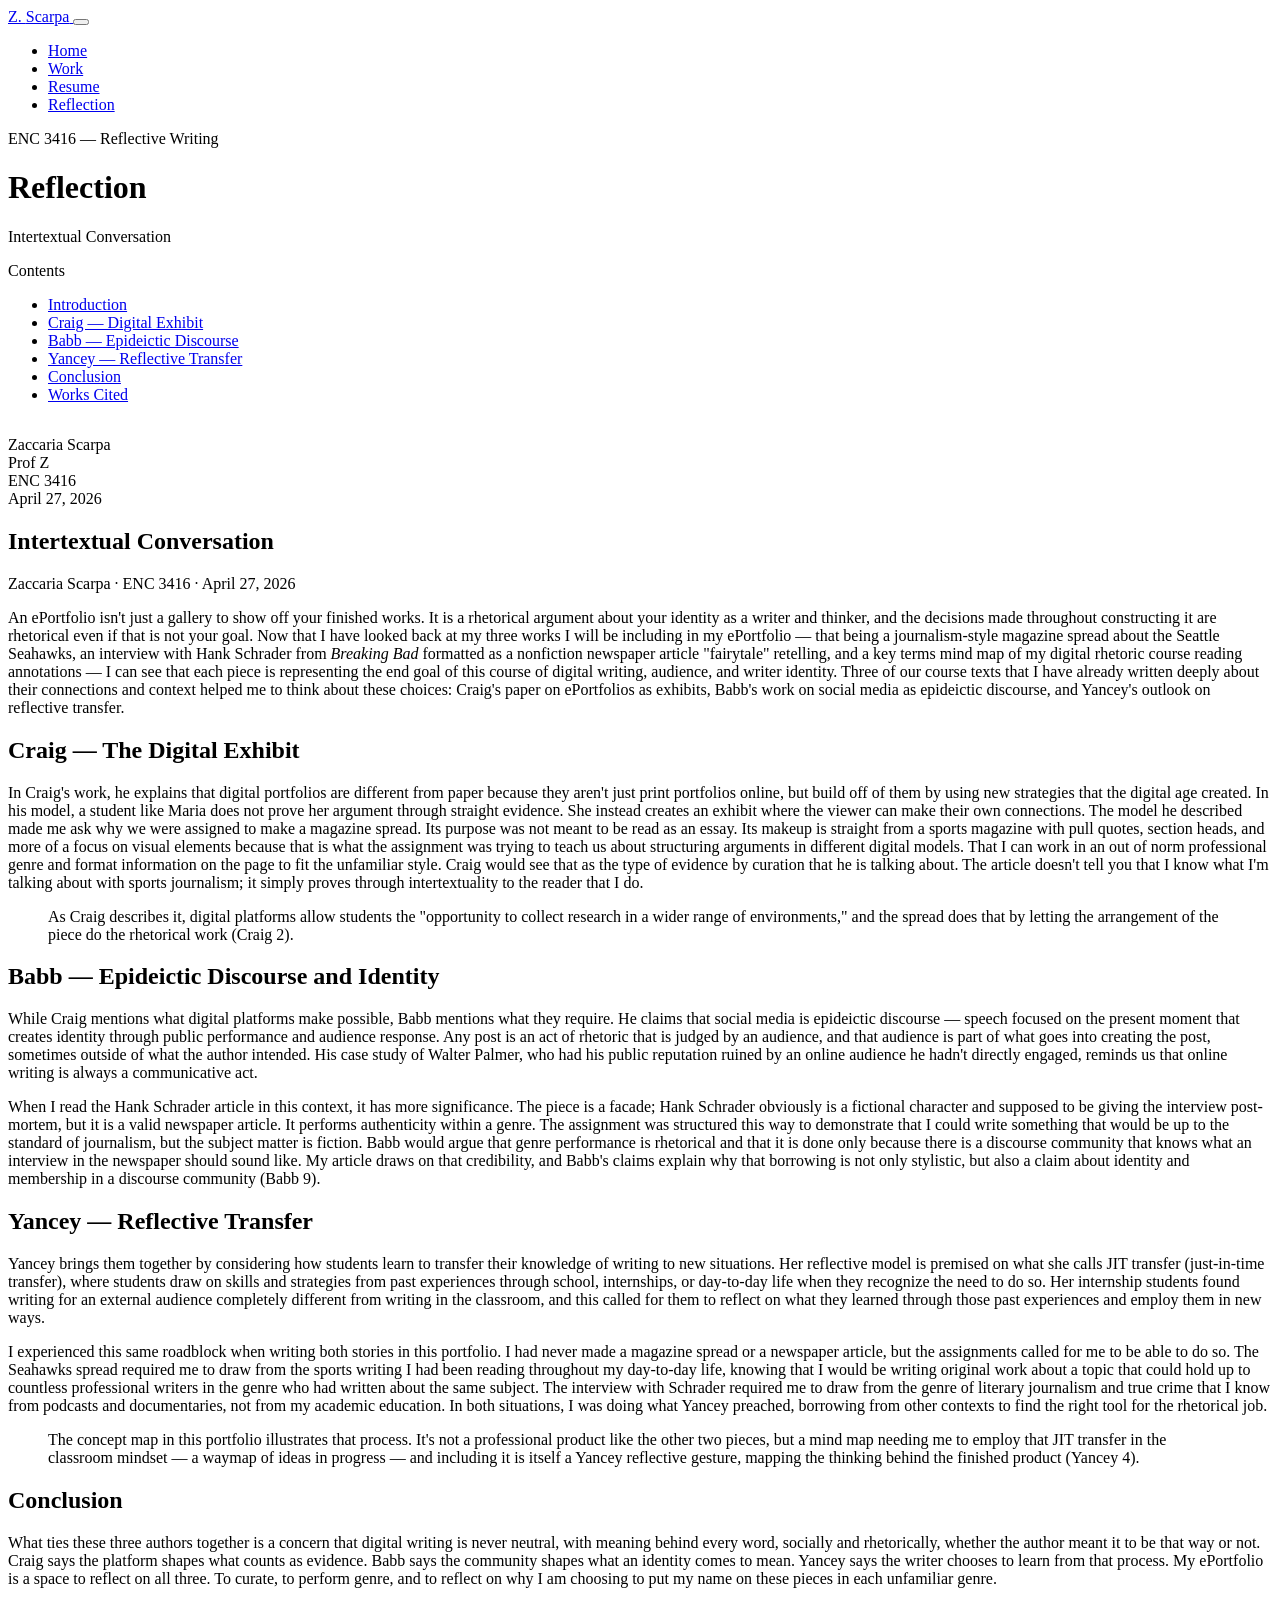
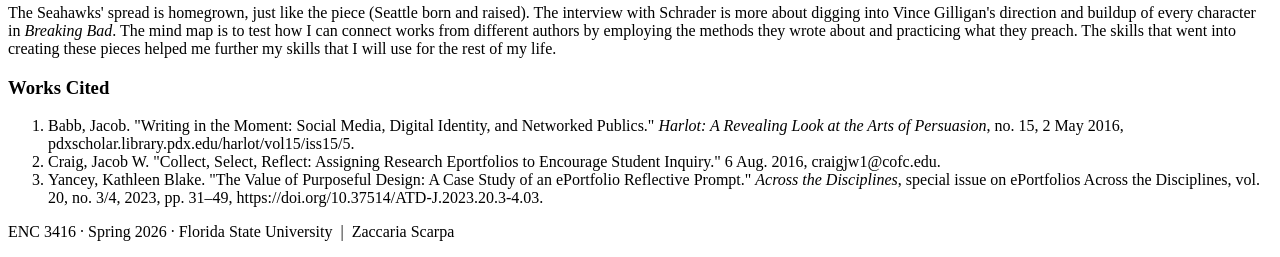
==== reflection.html @ 2e055cd4 "Add files via upload" ====
<!DOCTYPE html>
<html lang="en">
<head>
  <meta charset="UTF-8" />
  <meta name="viewport" content="width=device-width, initial-scale=1.0" />
  <title>Reflection — Zaccaria Scarpa ePortfolio</title>
  <meta name="description" content="Intertextual Conversation — reflective essay connecting course readings to ePortfolio work" />
  <link rel="stylesheet" href="css/styles.css" />
</head>
<body>

  <!-- ===================== NAVIGATION ===================== -->
  <nav class="site-nav" aria-label="Main navigation">
    <a href="index.html" class="nav-brand">
      Z. <span>Scarpa</span>
    </a>
    <button class="nav-toggle" id="navToggle" aria-label="Toggle navigation">
      <span></span><span></span><span></span>
    </button>
    <ul class="nav-links" id="navLinks">
      <li><a href="index.html">Home</a></li>
      <li><a href="work.html">Work</a></li>
      <li><a href="resume.html">Resume</a></li>
      <li><a href="reflection.html" class="active">Reflection</a></li>
    </ul>
  </nav>

  <div class="page-content">

    <!-- ===================== PAGE HERO ===================== -->
    <header class="page-hero" aria-label="Page title">
      <p class="page-hero-kicker">ENC 3416 — Reflective Writing</p>
      <h1 class="page-hero-title">Reflection</h1>
      <p class="page-hero-sub">Intertextual Conversation</p>
    </header>

    <main>
      <section class="section" aria-label="Reflection essay">
        <div class="container">
          <div class="reflection-layout">

            <!-- ======= SIDEBAR: Table of Contents + Meta ======= -->
            <aside class="reflection-sidebar" aria-label="Essay navigation">

              <p class="toc-title">Contents</p>
              <ul class="toc-list">
                <li><a href="#intro">Introduction</a></li>
                <li><a href="#craig">Craig — Digital Exhibit</a></li>
                <li><a href="#babb">Babb — Epideictic Discourse</a></li>
                <li><a href="#yancey">Yancey — Reflective Transfer</a></li>
                <li><a href="#conclusion">Conclusion</a></li>
                <li><a href="#works-cited">Works Cited</a></li>
              </ul>

              <div class="reflection-meta" style="margin-top:2rem;">
                <p>
                  Zaccaria Scarpa<br>
                  Prof Z<br>
                  ENC 3416<br>
                  April 27, 2026
                </p>
              </div>

            </aside>

            <!-- ======= ESSAY BODY ======= -->
            <article aria-label="Intertextual Conversation essay">

              <header class="essay-header">
                <h2 class="essay-title" id="intro">Intertextual Conversation</h2>
                <p class="essay-byline">Zaccaria Scarpa · ENC 3416 · April 27, 2026</p>
              </header>

              <div class="essay-body">

                <p>
                  An ePortfolio isn't just a gallery to show off your finished works. It is a
                  rhetorical argument about your identity as a writer and thinker, and the
                  decisions made throughout constructing it are rhetorical even if that is not
                  your goal. Now that I have looked back at my three works I will be including
                  in my ePortfolio — that being a journalism-style magazine spread about the
                  Seattle Seahawks, an interview with Hank Schrader from <em>Breaking Bad</em>
                  formatted as a nonfiction newspaper article "fairytale" retelling, and a key
                  terms mind map of my digital rhetoric course reading annotations — I can see
                  that each piece is representing the end goal of this course of digital writing,
                  audience, and writer identity. Three of our course texts that I have already
                  written deeply about their connections and context helped me to think about
                  these choices: Craig's paper on ePortfolios as exhibits, Babb's work on social
                  media as epideictic discourse, and Yancey's outlook on reflective transfer.
                </p>

                <!-- Craig section -->
                <h2 id="craig">Craig — The Digital Exhibit</h2>

                <p>
                  In Craig's work, he explains that digital portfolios are different from paper
                  because they aren't just print portfolios online, but build off of them by
                  using new strategies that the digital age created. In his model, a student
                  like Maria does not prove her argument through straight evidence. She instead
                  creates an exhibit where the viewer can make their own connections. The model
                  he described made me ask why we were assigned to make a magazine spread. Its
                  purpose was not meant to be read as an essay. Its makeup is straight from a
                  sports magazine with pull quotes, section heads, and more of a focus on visual
                  elements because that is what the assignment was trying to teach us about
                  structuring arguments in different digital models. That I can work in an out
                  of norm professional genre and format information on the page to fit the
                  unfamiliar style. Craig would see that as the type of evidence by curation
                  that he is talking about. The article doesn't tell you that I know what I'm
                  talking about with sports journalism; it simply proves through intertextuality
                  to the reader that I do.
                </p>

                <blockquote>
                  As Craig describes it, digital platforms allow students the "opportunity to
                  collect research in a wider range of environments," and the spread does that
                  by letting the arrangement of the piece do the rhetorical work (Craig 2).
                </blockquote>

                <!-- Babb section -->
                <h2 id="babb">Babb — Epideictic Discourse and Identity</h2>

                <p>
                  While Craig mentions what digital platforms make possible, Babb mentions what
                  they require. He claims that social media is epideictic discourse — speech
                  focused on the present moment that creates identity through public performance
                  and audience response. Any post is an act of rhetoric that is judged by an
                  audience, and that audience is part of what goes into creating the post,
                  sometimes outside of what the author intended. His case study of Walter
                  Palmer, who had his public reputation ruined by an online audience he hadn't
                  directly engaged, reminds us that online writing is always a communicative act.
                </p>

                <p>
                  When I read the Hank Schrader article in this context, it has more significance.
                  The piece is a facade; Hank Schrader obviously is a fictional character and
                  supposed to be giving the interview post-mortem, but it is a valid newspaper
                  article. It performs authenticity within a genre. The assignment was structured
                  this way to demonstrate that I could write something that would be up to the
                  standard of journalism, but the subject matter is fiction. Babb would argue
                  that genre performance is rhetorical and that it is done only because there is
                  a discourse community that knows what an interview in the newspaper should
                  sound like. My article draws on that credibility, and Babb's claims explain
                  why that borrowing is not only stylistic, but also a claim about identity and
                  membership in a discourse community (Babb 9).
                </p>

                <!-- Yancey section -->
                <h2 id="yancey">Yancey — Reflective Transfer</h2>

                <p>
                  Yancey brings them together by considering how students learn to transfer their
                  knowledge of writing to new situations. Her reflective model is premised on
                  what she calls JIT transfer (just-in-time transfer), where students draw on
                  skills and strategies from past experiences through school, internships, or
                  day-to-day life when they recognize the need to do so. Her internship students
                  found writing for an external audience completely different from writing in the
                  classroom, and this called for them to reflect on what they learned through
                  those past experiences and employ them in new ways.
                </p>

                <p>
                  I experienced this same roadblock when writing both stories in this portfolio.
                  I had never made a magazine spread or a newspaper article, but the assignments
                  called for me to be able to do so. The Seahawks spread required me to draw from
                  the sports writing I had been reading throughout my day-to-day life, knowing
                  that I would be writing original work about a topic that could hold up to
                  countless professional writers in the genre who had written about the same
                  subject. The interview with Schrader required me to draw from the genre of
                  literary journalism and true crime that I know from podcasts and documentaries,
                  not from my academic education. In both situations, I was doing what Yancey
                  preached, borrowing from other contexts to find the right tool for the
                  rhetorical job.
                </p>

                <blockquote>
                  The concept map in this portfolio illustrates that process. It's not a
                  professional product like the other two pieces, but a mind map needing me
                  to employ that JIT transfer in the classroom mindset — a waymap of ideas in
                  progress — and including it is itself a Yancey reflective gesture, mapping
                  the thinking behind the finished product (Yancey 4).
                </blockquote>

                <!-- Conclusion -->
                <h2 id="conclusion">Conclusion</h2>

                <p>
                  What ties these three authors together is a concern that digital writing is
                  never neutral, with meaning behind every word, socially and rhetorically,
                  whether the author meant it to be that way or not. Craig says the platform
                  shapes what counts as evidence. Babb says the community shapes what an
                  identity comes to mean. Yancey says the writer chooses to learn from that
                  process. My ePortfolio is a space to reflect on all three. To curate, to
                  perform genre, and to reflect on why I am choosing to put my name on these
                  pieces in each unfamiliar genre.
                </p>

                <p>
                  The Seahawks' spread is homegrown, just like the piece (Seattle born and
                  raised). The interview with Schrader is more about digging into Vince
                  Gilligan's direction and buildup of every character in <em>Breaking Bad</em>.
                  The mind map is to test how I can connect works from different authors by
                  employing the methods they wrote about and practicing what they preach.
                  The skills that went into creating these pieces helped me further my skills
                  that I will use for the rest of my life.
                </p>

              </div><!-- /.essay-body -->

              <!-- Works Cited -->
              <div class="works-cited" id="works-cited">
                <h3>Works Cited</h3>
                <ol>
                  <li>
                    Babb, Jacob. "Writing in the Moment: Social Media, Digital Identity, and
                    Networked Publics." <em>Harlot: A Revealing Look at the Arts of Persuasion</em>,
                    no. 15, 2 May 2016, pdxscholar.library.pdx.edu/harlot/vol15/iss15/5.
                  </li>
                  <li>
                    Craig, Jacob W. "Collect, Select, Reflect: Assigning Research Eportfolios to
                    Encourage Student Inquiry." 6 Aug. 2016, craigjw1@cofc.edu.
                  </li>
                  <li>
                    Yancey, Kathleen Blake. "The Value of Purposeful Design: A Case Study of an
                    ePortfolio Reflective Prompt." <em>Across the Disciplines</em>, special issue
                    on ePortfolios Across the Disciplines, vol. 20, no. 3/4, 2023, pp. 31–49,
                    https://doi.org/10.37514/ATD-J.2023.20.3-4.03.
                  </li>
                </ol>
              </div>

            </article>
          </div><!-- /.reflection-layout -->
        </div><!-- /.container -->
      </section>
    </main>

    <!-- ===================== FOOTER ===================== -->
    <footer class="site-footer">
      <p>ENC 3416 · Spring 2026 · Florida State University &nbsp;|&nbsp; <span>Zaccaria Scarpa</span></p>
    </footer>

  </div>

  <!-- ===================== SCRIPTS ===================== -->
  <script>
    // Mobile nav toggle
    const toggle = document.getElementById('navToggle');
    const links  = document.getElementById('navLinks');
    toggle.addEventListener('click', () => links.classList.toggle('open'));

    // Scroll-triggered fade-ins
    const observer = new IntersectionObserver((entries) => {
      entries.forEach(e => {
        if (e.isIntersecting) {
          e.target.classList.add('visible');
          observer.unobserve(e.target);
        }
      });
    }, { threshold: 0.08 });

    document.querySelectorAll('.fade-in').forEach(el => observer.observe(el));
  </script>
</body>
</html>
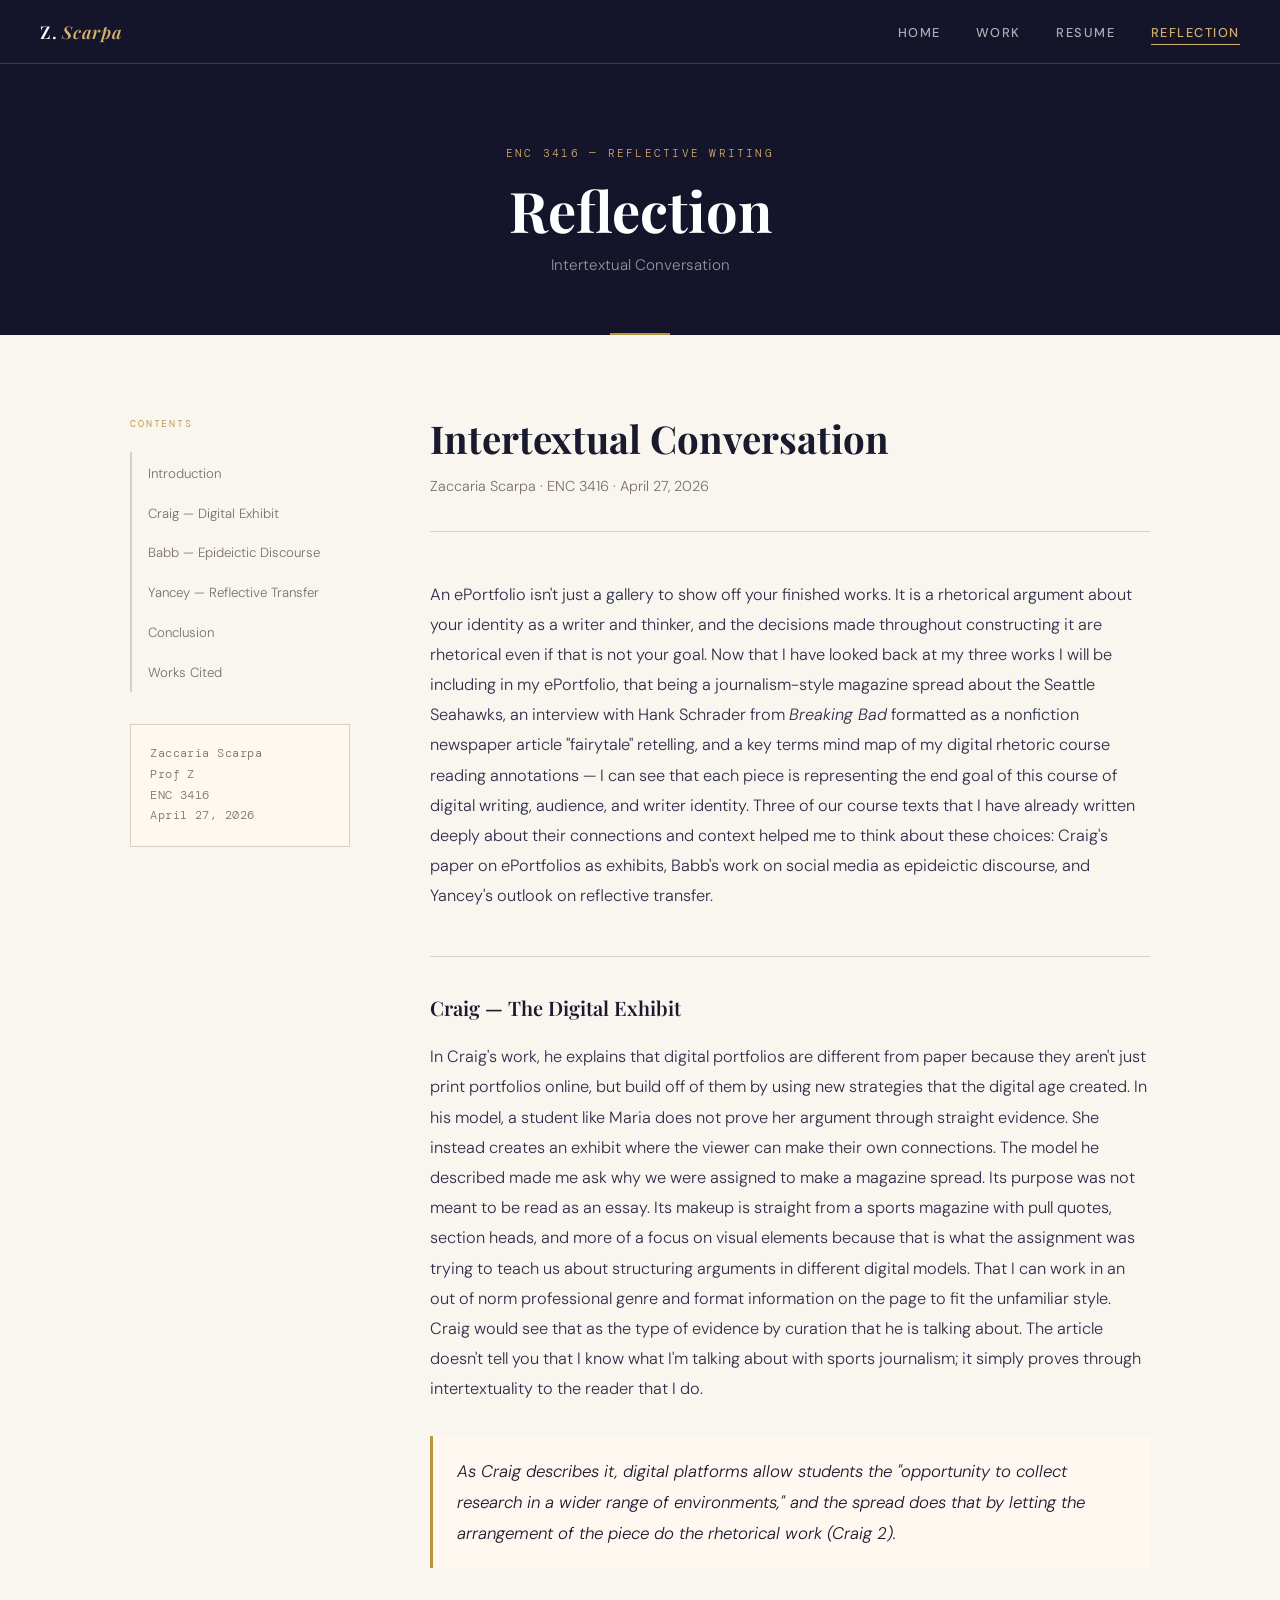
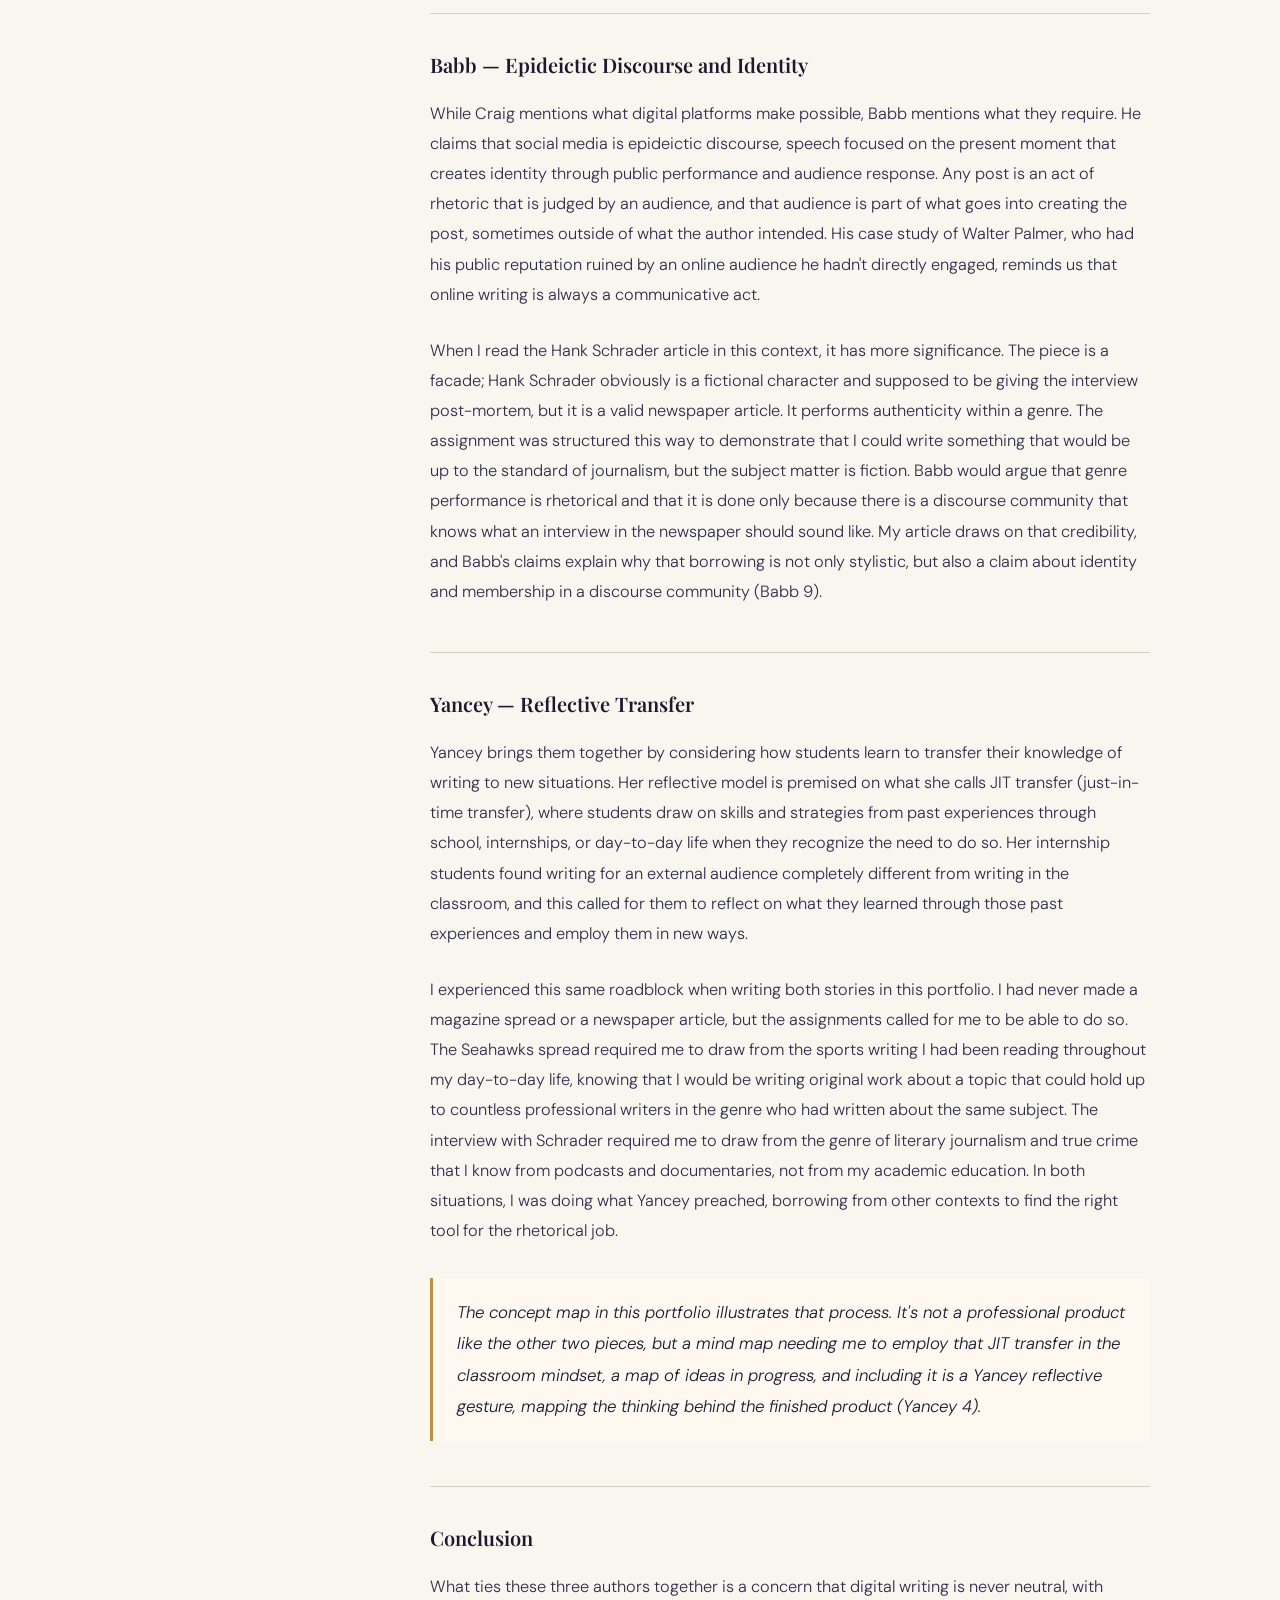
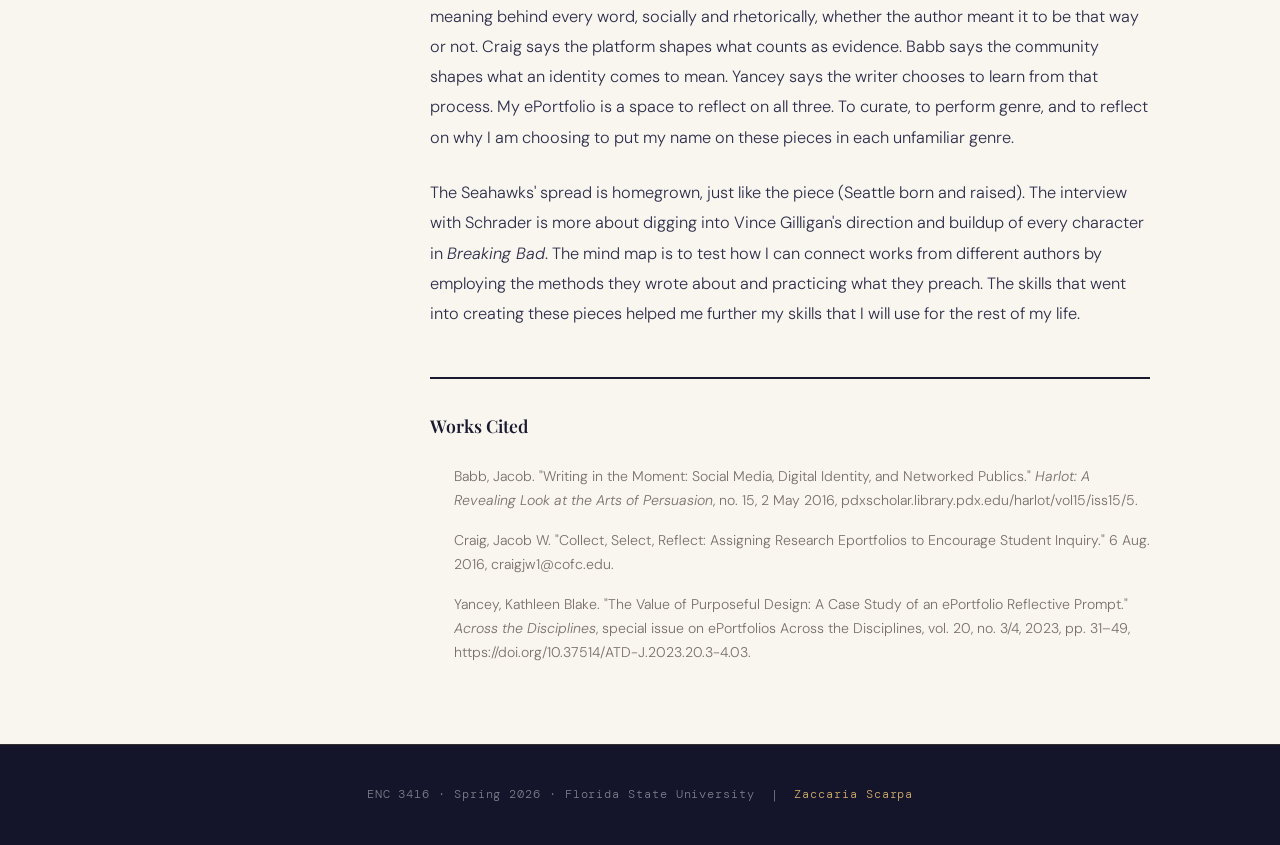
==== commit e265ea0a: "Fix grammatical errors in reflection.html" ====
--- a/reflection.html
+++ b/reflection.html
@@ -78,7 +78,7 @@
                   rhetorical argument about your identity as a writer and thinker, and the
                   decisions made throughout constructing it are rhetorical even if that is not
                   your goal. Now that I have looked back at my three works I will be including
-                  in my ePortfolio — that being a journalism-style magazine spread about the
+                  in my ePortfolio, that being a journalism-style magazine spread about the
                   Seattle Seahawks, an interview with Hank Schrader from <em>Breaking Bad</em>
                   formatted as a nonfiction newspaper article "fairytale" retelling, and a key
                   terms mind map of my digital rhetoric course reading annotations — I can see
@@ -121,7 +121,7 @@
 
                 <p>
                   While Craig mentions what digital platforms make possible, Babb mentions what
-                  they require. He claims that social media is epideictic discourse — speech
+                  they require. He claims that social media is epideictic discourse, speech
                   focused on the present moment that creates identity through public performance
                   and audience response. Any post is an act of rhetoric that is judged by an
                   audience, and that audience is part of what goes into creating the post,
@@ -175,8 +175,8 @@
                 <blockquote>
                   The concept map in this portfolio illustrates that process. It's not a
                   professional product like the other two pieces, but a mind map needing me
-                  to employ that JIT transfer in the classroom mindset — a waymap of ideas in
-                  progress — and including it is itself a Yancey reflective gesture, mapping
+                  to employ that JIT transfer in the classroom mindset, a map of ideas in
+                  progress, and including it is a Yancey reflective gesture, mapping
                   the thinking behind the finished product (Yancey 4).
                 </blockquote>
 
--- a/css/styles.css
+++ b/css/styles.css
@@ -0,0 +1,930 @@
+/* ============================================================
+   ZACCARIA SCARPA — ePortfolio
+   ENC 3416 | Florida State University
+   Aesthetic: Editorial Academic — warm off-white, deep ink navy,
+   muted gold accent. Typographically driven, magazine-influenced.
+   ============================================================ */
+
+/* --- Google Fonts Import --- */
+@import url('https://fonts.googleapis.com/css2?family=Playfair+Display:ital,wght@0,400;0,600;0,700;1,400&family=DM+Sans:wght@300;400;500&family=DM+Mono:wght@400;500&display=swap');
+
+/* --- CSS Variables --- */
+:root {
+  --ink:        #1a1a2e;
+  --ink-mid:    #2e2e4a;
+  --parchment:  #f9f6f0;
+  --cream:      #fff8f0;
+  --gold:       #b8943f;
+  --gold-light: #d4af6a;
+  --rule:       #d8d0c4;
+  --muted:      #7a7068;
+  --white:      #ffffff;
+  --navy-bg:    #14142b;
+
+  --font-display: 'Playfair Display', Georgia, serif;
+  --font-body:    'DM Sans', sans-serif;
+  --font-mono:    'DM Mono', monospace;
+
+  --max-width: 1100px;
+  --nav-height: 64px;
+  --transition: 0.22s ease;
+}
+
+/* --- Reset & Base --- */
+*, *::before, *::after {
+  box-sizing: border-box;
+  margin: 0;
+  padding: 0;
+}
+
+html {
+  scroll-behavior: smooth;
+  font-size: 16px;
+}
+
+body {
+  background: var(--parchment);
+  color: var(--ink);
+  font-family: var(--font-body);
+  font-weight: 300;
+  line-height: 1.7;
+  min-height: 100vh;
+}
+
+img { display: block; max-width: 100%; }
+a { color: inherit; text-decoration: none; }
+
+/* ============================================================
+   NAVIGATION
+   ============================================================ */
+.site-nav {
+  position: fixed;
+  top: 0; left: 0; right: 0;
+  height: var(--nav-height);
+  background: var(--navy-bg);
+  z-index: 100;
+  display: flex;
+  align-items: center;
+  justify-content: space-between;
+  padding: 0 2.5rem;
+  border-bottom: 1px solid rgba(184,148,63,0.3);
+}
+
+.nav-brand {
+  font-family: var(--font-display);
+  font-size: 1.1rem;
+  font-weight: 600;
+  color: var(--white);
+  letter-spacing: 0.04em;
+}
+
+.nav-brand span {
+  color: var(--gold-light);
+  font-style: italic;
+}
+
+.nav-links {
+  display: flex;
+  gap: 2.2rem;
+  list-style: none;
+}
+
+.nav-links a {
+  font-family: var(--font-body);
+  font-size: 0.8rem;
+  font-weight: 500;
+  letter-spacing: 0.12em;
+  text-transform: uppercase;
+  color: rgba(255,255,255,0.65);
+  transition: color var(--transition);
+  position: relative;
+  padding-bottom: 4px;
+}
+
+.nav-links a::after {
+  content: '';
+  position: absolute;
+  bottom: 0; left: 0;
+  width: 0; height: 1px;
+  background: var(--gold-light);
+  transition: width var(--transition);
+}
+
+.nav-links a:hover {
+  color: var(--white);
+}
+
+.nav-links a:hover::after,
+.nav-links a.active::after {
+  width: 100%;
+}
+
+.nav-links a.active {
+  color: var(--gold-light);
+}
+
+/* Hamburger (mobile) */
+.nav-toggle {
+  display: none;
+  flex-direction: column;
+  gap: 5px;
+  cursor: pointer;
+  background: none;
+  border: none;
+  padding: 4px;
+}
+
+.nav-toggle span {
+  display: block;
+  width: 24px; height: 2px;
+  background: var(--white);
+  transition: var(--transition);
+}
+
+/* --- Page offset for fixed nav --- */
+.page-content {
+  padding-top: var(--nav-height);
+}
+
+/* ============================================================
+   HERO — HOME
+   ============================================================ */
+.hero {
+  background: var(--navy-bg);
+  color: var(--white);
+  min-height: 92vh;
+  display: flex;
+  align-items: center;
+  position: relative;
+  overflow: hidden;
+}
+
+/* Subtle grain texture */
+.hero::before {
+  content: '';
+  position: absolute;
+  inset: 0;
+  background-image: url("data:image/svg+xml,%3Csvg viewBox='0 0 200 200' xmlns='http://www.w3.org/2000/svg'%3E%3Cfilter id='noise'%3E%3CfeTurbulence type='fractalNoise' baseFrequency='0.85' numOctaves='4' stitchTiles='stitch'/%3E%3C/filter%3E%3Crect width='100%25' height='100%25' filter='url(%23noise)' opacity='0.04'/%3E%3C/svg%3E");
+  opacity: 0.5;
+  pointer-events: none;
+}
+
+/* Gold diagonal rule */
+.hero::after {
+  content: '';
+  position: absolute;
+  right: -60px; top: 0;
+  width: 380px; height: 100%;
+  background: linear-gradient(135deg, transparent 40%, rgba(184,148,63,0.07) 100%);
+  pointer-events: none;
+}
+
+.hero-inner {
+  max-width: var(--max-width);
+  margin: 0 auto;
+  padding: 5rem 2.5rem;
+  position: relative;
+  z-index: 1;
+}
+
+.hero-kicker {
+  font-family: var(--font-mono);
+  font-size: 0.75rem;
+  letter-spacing: 0.2em;
+  text-transform: uppercase;
+  color: var(--gold-light);
+  margin-bottom: 1.5rem;
+  opacity: 0;
+  animation: fadeUp 0.7s 0.1s forwards;
+}
+
+.hero-name {
+  font-family: var(--font-display);
+  font-size: clamp(3rem, 7vw, 6rem);
+  font-weight: 700;
+  line-height: 1.05;
+  letter-spacing: -0.02em;
+  margin-bottom: 1.5rem;
+  opacity: 0;
+  animation: fadeUp 0.7s 0.25s forwards;
+}
+
+.hero-name em {
+  font-style: italic;
+  color: var(--gold-light);
+}
+
+.hero-tagline {
+  font-size: 1.1rem;
+  font-weight: 300;
+  color: rgba(255,255,255,0.7);
+  max-width: 520px;
+  margin-bottom: 2.8rem;
+  opacity: 0;
+  animation: fadeUp 0.7s 0.4s forwards;
+}
+
+.hero-divider {
+  width: 60px; height: 2px;
+  background: var(--gold);
+  margin-bottom: 2.8rem;
+  opacity: 0;
+  animation: fadeUp 0.7s 0.35s forwards;
+}
+
+.hero-meta {
+  display: flex;
+  flex-wrap: wrap;
+  gap: 2rem;
+  opacity: 0;
+  animation: fadeUp 0.7s 0.55s forwards;
+}
+
+.hero-meta-item {
+  display: flex;
+  flex-direction: column;
+}
+
+.hero-meta-label {
+  font-family: var(--font-mono);
+  font-size: 0.68rem;
+  letter-spacing: 0.14em;
+  text-transform: uppercase;
+  color: var(--gold-light);
+  margin-bottom: 0.2rem;
+}
+
+.hero-meta-value {
+  font-size: 0.9rem;
+  color: rgba(255,255,255,0.85);
+}
+
+.hero-cta {
+  display: inline-flex;
+  align-items: center;
+  gap: 0.6rem;
+  margin-top: 2.5rem;
+  padding: 0.75rem 1.8rem;
+  border: 1px solid var(--gold);
+  color: var(--gold-light);
+  font-family: var(--font-body);
+  font-size: 0.8rem;
+  font-weight: 500;
+  letter-spacing: 0.12em;
+  text-transform: uppercase;
+  transition: all var(--transition);
+  opacity: 0;
+  animation: fadeUp 0.7s 0.65s forwards;
+}
+
+.hero-cta:hover {
+  background: var(--gold);
+  color: var(--navy-bg);
+}
+
+/* ============================================================
+   PAGE HERO (inner pages)
+   ============================================================ */
+.page-hero {
+  background: var(--navy-bg);
+  padding: 5rem 2.5rem 3.5rem;
+  text-align: center;
+  position: relative;
+  overflow: hidden;
+}
+
+.page-hero::after {
+  content: '';
+  position: absolute;
+  bottom: 0; left: 50%;
+  transform: translateX(-50%);
+  width: 60px; height: 2px;
+  background: var(--gold);
+}
+
+.page-hero-kicker {
+  font-family: var(--font-mono);
+  font-size: 0.7rem;
+  letter-spacing: 0.2em;
+  text-transform: uppercase;
+  color: var(--gold-light);
+  margin-bottom: 1rem;
+}
+
+.page-hero-title {
+  font-family: var(--font-display);
+  font-size: clamp(2.2rem, 5vw, 3.5rem);
+  font-weight: 700;
+  color: var(--white);
+  line-height: 1.1;
+}
+
+.page-hero-sub {
+  margin-top: 0.8rem;
+  font-size: 0.95rem;
+  color: rgba(255,255,255,0.55);
+  font-weight: 300;
+}
+
+/* ============================================================
+   GENERAL LAYOUT UTILITIES
+   ============================================================ */
+.container {
+  max-width: var(--max-width);
+  margin: 0 auto;
+  padding: 0 2.5rem;
+}
+
+.section {
+  padding: 5rem 0;
+}
+
+.section-label {
+  font-family: var(--font-mono);
+  font-size: 0.7rem;
+  letter-spacing: 0.18em;
+  text-transform: uppercase;
+  color: var(--gold);
+  margin-bottom: 0.6rem;
+}
+
+.section-title {
+  font-family: var(--font-display);
+  font-size: clamp(1.8rem, 3.5vw, 2.6rem);
+  font-weight: 700;
+  line-height: 1.15;
+  margin-bottom: 1rem;
+}
+
+.section-rule {
+  width: 48px; height: 2px;
+  background: var(--gold);
+  margin: 1.2rem 0 2rem;
+}
+
+.section-intro {
+  font-size: 1.05rem;
+  color: var(--muted);
+  max-width: 640px;
+  line-height: 1.75;
+}
+
+/* ============================================================
+   HOME — ABOUT SECTION
+   ============================================================ */
+.about-grid {
+  display: grid;
+  grid-template-columns: 1fr 1.6fr;
+  gap: 5rem;
+  align-items: start;
+}
+
+.about-sidebar {
+  position: sticky;
+  top: calc(var(--nav-height) + 2rem);
+}
+
+.about-photo-frame {
+  aspect-ratio: 3/4;
+  background: var(--ink-mid);
+  overflow: hidden;
+  position: relative;
+  margin-bottom: 2rem;
+}
+
+.about-photo-frame::after {
+  content: '';
+  position: absolute;
+  inset: 10px;
+  border: 1px solid rgba(184,148,63,0.4);
+  pointer-events: none;
+}
+
+.about-photo-placeholder {
+  width: 100%; height: 100%;
+  display: flex;
+  align-items: center;
+  justify-content: center;
+  font-family: var(--font-mono);
+  font-size: 0.75rem;
+  color: rgba(255,255,255,0.3);
+  letter-spacing: 0.1em;
+  text-transform: uppercase;
+  background: linear-gradient(160deg, var(--ink-mid) 0%, var(--navy-bg) 100%);
+}
+
+.contact-list {
+  list-style: none;
+  display: flex;
+  flex-direction: column;
+  gap: 0.9rem;
+}
+
+.contact-list li {
+  display: flex;
+  flex-direction: column;
+}
+
+.contact-list .contact-label {
+  font-family: var(--font-mono);
+  font-size: 0.65rem;
+  letter-spacing: 0.14em;
+  text-transform: uppercase;
+  color: var(--gold);
+  margin-bottom: 0.1rem;
+}
+
+.contact-list .contact-value {
+  font-size: 0.9rem;
+  color: var(--ink);
+}
+
+.contact-list a {
+  color: var(--ink);
+  border-bottom: 1px solid transparent;
+  transition: border-color var(--transition);
+}
+
+.contact-list a:hover {
+  border-color: var(--gold);
+}
+
+.about-body h3 {
+  font-family: var(--font-display);
+  font-size: 1.4rem;
+  font-weight: 600;
+  margin: 2rem 0 0.75rem;
+  line-height: 1.3;
+}
+
+.about-body h3:first-child { margin-top: 0; }
+
+.about-body p {
+  font-size: 1rem;
+  line-height: 1.8;
+  color: var(--ink-mid);
+  margin-bottom: 1.2rem;
+}
+
+.skills-grid {
+  display: grid;
+  grid-template-columns: repeat(2, 1fr);
+  gap: 0.6rem;
+  margin-top: 1rem;
+}
+
+.skill-tag {
+  background: var(--cream);
+  border: 1px solid var(--rule);
+  padding: 0.45rem 0.8rem;
+  font-family: var(--font-mono);
+  font-size: 0.75rem;
+  color: var(--ink-mid);
+  letter-spacing: 0.05em;
+}
+
+/* ============================================================
+   WORK PAGE
+   ============================================================ */
+.work-section {
+  padding: 4.5rem 0;
+  border-bottom: 1px solid var(--rule);
+}
+
+.work-section:last-child { border-bottom: none; }
+
+.work-item {
+  margin-bottom: 3.5rem;
+}
+
+.work-item:last-child { margin-bottom: 0; }
+
+.work-item-header {
+  margin-bottom: 1.2rem;
+}
+
+.work-item-title {
+  font-family: var(--font-display);
+  font-size: 1.4rem;
+  font-weight: 600;
+  margin-bottom: 0.3rem;
+}
+
+.work-item-meta {
+  font-family: var(--font-mono);
+  font-size: 0.72rem;
+  letter-spacing: 0.1em;
+  text-transform: uppercase;
+  color: var(--muted);
+}
+
+.pdf-embed-wrapper {
+  width: 100%;
+  background: var(--ink);
+  border: 1px solid var(--rule);
+  position: relative;
+}
+
+.pdf-embed-wrapper iframe,
+.pdf-embed-wrapper embed {
+  width: 100%;
+  height: 680px;
+  display: block;
+  border: none;
+}
+
+.pdf-fallback {
+  padding: 3rem;
+  text-align: center;
+}
+
+.pdf-fallback p {
+  color: rgba(255,255,255,0.6);
+  margin-bottom: 1rem;
+  font-size: 0.9rem;
+}
+
+.btn {
+  display: inline-flex;
+  align-items: center;
+  gap: 0.5rem;
+  padding: 0.65rem 1.5rem;
+  font-family: var(--font-body);
+  font-size: 0.8rem;
+  font-weight: 500;
+  letter-spacing: 0.1em;
+  text-transform: uppercase;
+  border: 1px solid var(--gold);
+  color: var(--gold);
+  background: transparent;
+  cursor: pointer;
+  transition: all var(--transition);
+  text-decoration: none;
+}
+
+.btn:hover {
+  background: var(--gold);
+  color: var(--navy-bg);
+}
+
+.btn-solid {
+  background: var(--navy-bg);
+  color: var(--white);
+  border-color: var(--navy-bg);
+}
+
+.btn-solid:hover {
+  background: var(--ink-mid);
+  color: var(--white);
+  border-color: var(--ink-mid);
+}
+
+/* Key Terms section */
+.keyterms-grid {
+  display: grid;
+  grid-template-columns: 1fr 1fr;
+  gap: 2.5rem;
+  align-items: start;
+  margin-top: 2rem;
+}
+
+.video-wrapper {
+  position: relative;
+  padding-bottom: 56.25%; /* 16:9 */
+  height: 0;
+  overflow: hidden;
+  background: var(--ink);
+  border: 1px solid var(--rule);
+}
+
+.video-wrapper iframe {
+  position: absolute;
+  top: 0; left: 0;
+  width: 100%; height: 100%;
+  border: none;
+}
+
+.keyterms-image-wrapper {
+  border: 1px solid var(--rule);
+  overflow: hidden;
+  background: var(--white);
+}
+
+.keyterms-image-wrapper img {
+  width: 100%;
+  height: auto;
+  display: block;
+}
+
+.section-divider {
+  border: none;
+  border-top: 1px solid var(--rule);
+  margin: 1rem 0;
+}
+
+/* ============================================================
+   RESUME PAGE
+   ============================================================ */
+.resume-actions {
+  display: flex;
+  align-items: center;
+  gap: 1rem;
+  margin-bottom: 2rem;
+  flex-wrap: wrap;
+}
+
+.resume-embed-wrapper {
+  width: 100%;
+  border: 1px solid var(--rule);
+  background: var(--white);
+}
+
+.resume-embed-wrapper iframe,
+.resume-embed-wrapper embed {
+  width: 100%;
+  height: 900px;
+  display: block;
+  border: none;
+}
+
+/* ============================================================
+   REFLECTION PAGE
+   ============================================================ */
+.reflection-layout {
+  display: grid;
+  grid-template-columns: 220px 1fr;
+  gap: 5rem;
+  align-items: start;
+}
+
+.reflection-sidebar {
+  position: sticky;
+  top: calc(var(--nav-height) + 2rem);
+}
+
+.toc-title {
+  font-family: var(--font-mono);
+  font-size: 0.65rem;
+  letter-spacing: 0.18em;
+  text-transform: uppercase;
+  color: var(--gold);
+  margin-bottom: 1.2rem;
+}
+
+.toc-list {
+  list-style: none;
+  border-left: 2px solid var(--rule);
+}
+
+.toc-list li {
+  padding: 0.4rem 0 0.4rem 1rem;
+  border-left: 2px solid transparent;
+  margin-left: -2px;
+  transition: var(--transition);
+}
+
+.toc-list li a {
+  font-size: 0.83rem;
+  color: var(--muted);
+  line-height: 1.4;
+  transition: color var(--transition);
+}
+
+.toc-list li:hover {
+  border-left-color: var(--gold);
+}
+
+.toc-list li:hover a {
+  color: var(--ink);
+}
+
+.reflection-meta {
+  margin-top: 2rem;
+  padding: 1.2rem;
+  background: var(--cream);
+  border: 1px solid var(--rule);
+}
+
+.reflection-meta p {
+  font-family: var(--font-mono);
+  font-size: 0.72rem;
+  line-height: 1.8;
+  color: var(--muted);
+  letter-spacing: 0.04em;
+}
+
+/* Essay styles */
+.essay-header {
+  margin-bottom: 3rem;
+  padding-bottom: 2rem;
+  border-bottom: 1px solid var(--rule);
+}
+
+.essay-title {
+  font-family: var(--font-display);
+  font-size: clamp(1.8rem, 3vw, 2.4rem);
+  font-weight: 700;
+  line-height: 1.2;
+  margin-bottom: 0.8rem;
+}
+
+.essay-byline {
+  font-size: 0.9rem;
+  color: var(--muted);
+}
+
+.essay-body {
+  font-size: 1.02rem;
+  line-height: 1.85;
+  color: var(--ink-mid);
+}
+
+.essay-body p {
+  margin-bottom: 1.6rem;
+}
+
+.essay-body h2 {
+  font-family: var(--font-display);
+  font-size: 1.25rem;
+  font-weight: 600;
+  color: var(--ink);
+  margin: 2.8rem 0 1rem;
+  padding-top: 2rem;
+  border-top: 1px solid var(--rule);
+}
+
+.essay-body blockquote {
+  margin: 2rem 0;
+  padding: 1.2rem 1.5rem;
+  border-left: 3px solid var(--gold);
+  background: var(--cream);
+  font-style: italic;
+  font-size: 1.05rem;
+  color: var(--ink);
+}
+
+.works-cited {
+  margin-top: 3rem;
+  padding-top: 2rem;
+  border-top: 2px solid var(--ink);
+}
+
+.works-cited h3 {
+  font-family: var(--font-display);
+  font-size: 1.1rem;
+  font-weight: 600;
+  margin-bottom: 1.5rem;
+}
+
+.works-cited ol {
+  list-style: none;
+  counter-reset: cite-counter;
+  display: flex;
+  flex-direction: column;
+  gap: 1rem;
+}
+
+.works-cited ol li {
+  font-size: 0.88rem;
+  line-height: 1.7;
+  color: var(--muted);
+  padding-left: 1.5rem;
+  position: relative;
+}
+
+/* ============================================================
+   FOOTER
+   ============================================================ */
+.site-footer {
+  background: var(--navy-bg);
+  color: rgba(255,255,255,0.45);
+  padding: 2.5rem;
+  text-align: center;
+  font-family: var(--font-mono);
+  font-size: 0.72rem;
+  letter-spacing: 0.08em;
+  border-top: 1px solid rgba(184,148,63,0.2);
+}
+
+.site-footer span {
+  color: var(--gold-light);
+}
+
+/* ============================================================
+   ANIMATIONS
+   ============================================================ */
+@keyframes fadeUp {
+  from {
+    opacity: 0;
+    transform: translateY(18px);
+  }
+  to {
+    opacity: 1;
+    transform: translateY(0);
+  }
+}
+
+.fade-in {
+  opacity: 0;
+  transform: translateY(14px);
+  transition: opacity 0.55s ease, transform 0.55s ease;
+}
+
+.fade-in.visible {
+  opacity: 1;
+  transform: translateY(0);
+}
+
+/* ============================================================
+   RESPONSIVE
+   ============================================================ */
+@media (max-width: 900px) {
+  .about-grid {
+    grid-template-columns: 1fr;
+    gap: 3rem;
+  }
+
+  .about-sidebar {
+    position: static;
+    display: grid;
+    grid-template-columns: 220px 1fr;
+    gap: 2rem;
+    align-items: start;
+  }
+
+  .keyterms-grid {
+    grid-template-columns: 1fr;
+  }
+
+  .reflection-layout {
+    grid-template-columns: 1fr;
+  }
+
+  .reflection-sidebar {
+    position: static;
+    display: flex;
+    gap: 2rem;
+    flex-wrap: wrap;
+  }
+
+  .toc-list { display: none; }
+}
+
+@media (max-width: 640px) {
+  :root { --nav-height: 56px; }
+
+  .nav-links {
+    display: none;
+    position: absolute;
+    top: var(--nav-height);
+    left: 0; right: 0;
+    background: var(--navy-bg);
+    flex-direction: column;
+    gap: 0;
+    padding: 1rem 0;
+    border-bottom: 1px solid rgba(184,148,63,0.3);
+  }
+
+  .nav-links.open { display: flex; }
+
+  .nav-links a {
+    padding: 0.75rem 2.5rem;
+    font-size: 0.85rem;
+  }
+
+  .nav-links a::after { display: none; }
+
+  .nav-toggle { display: flex; }
+
+  .site-nav { position: fixed; }
+
+  .container { padding: 0 1.25rem; }
+
+  .section { padding: 3.5rem 0; }
+
+  .hero-inner { padding: 4rem 1.25rem; }
+
+  .page-hero { padding: 4rem 1.25rem 2.5rem; }
+
+  .about-sidebar {
+    grid-template-columns: 1fr;
+  }
+
+  .about-photo-frame {
+    max-width: 260px;
+  }
+
+  .skills-grid {
+    grid-template-columns: 1fr;
+  }
+
+  .pdf-embed-wrapper iframe,
+  .pdf-embed-wrapper embed {
+    height: 500px;
+  }
+
+  .resume-embed-wrapper iframe,
+  .resume-embed-wrapper embed {
+    height: 600px;
+  }
+}
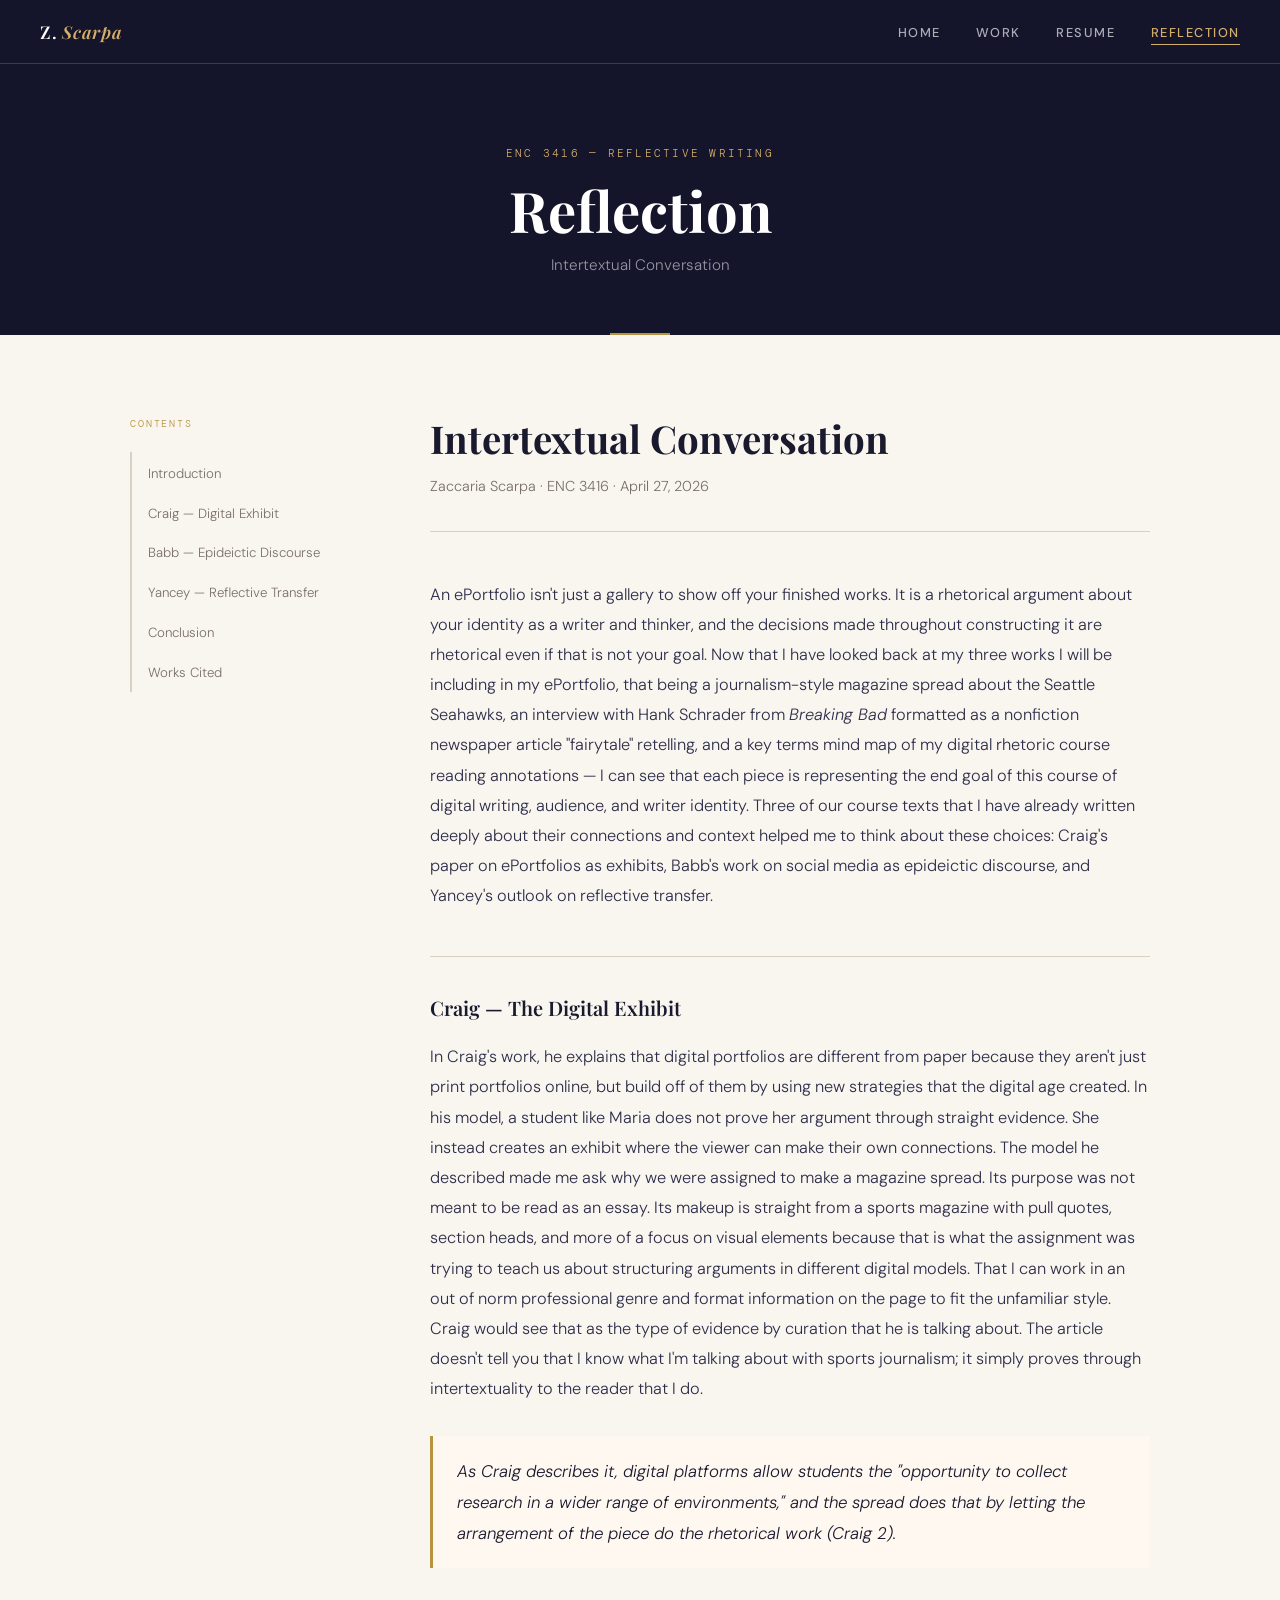
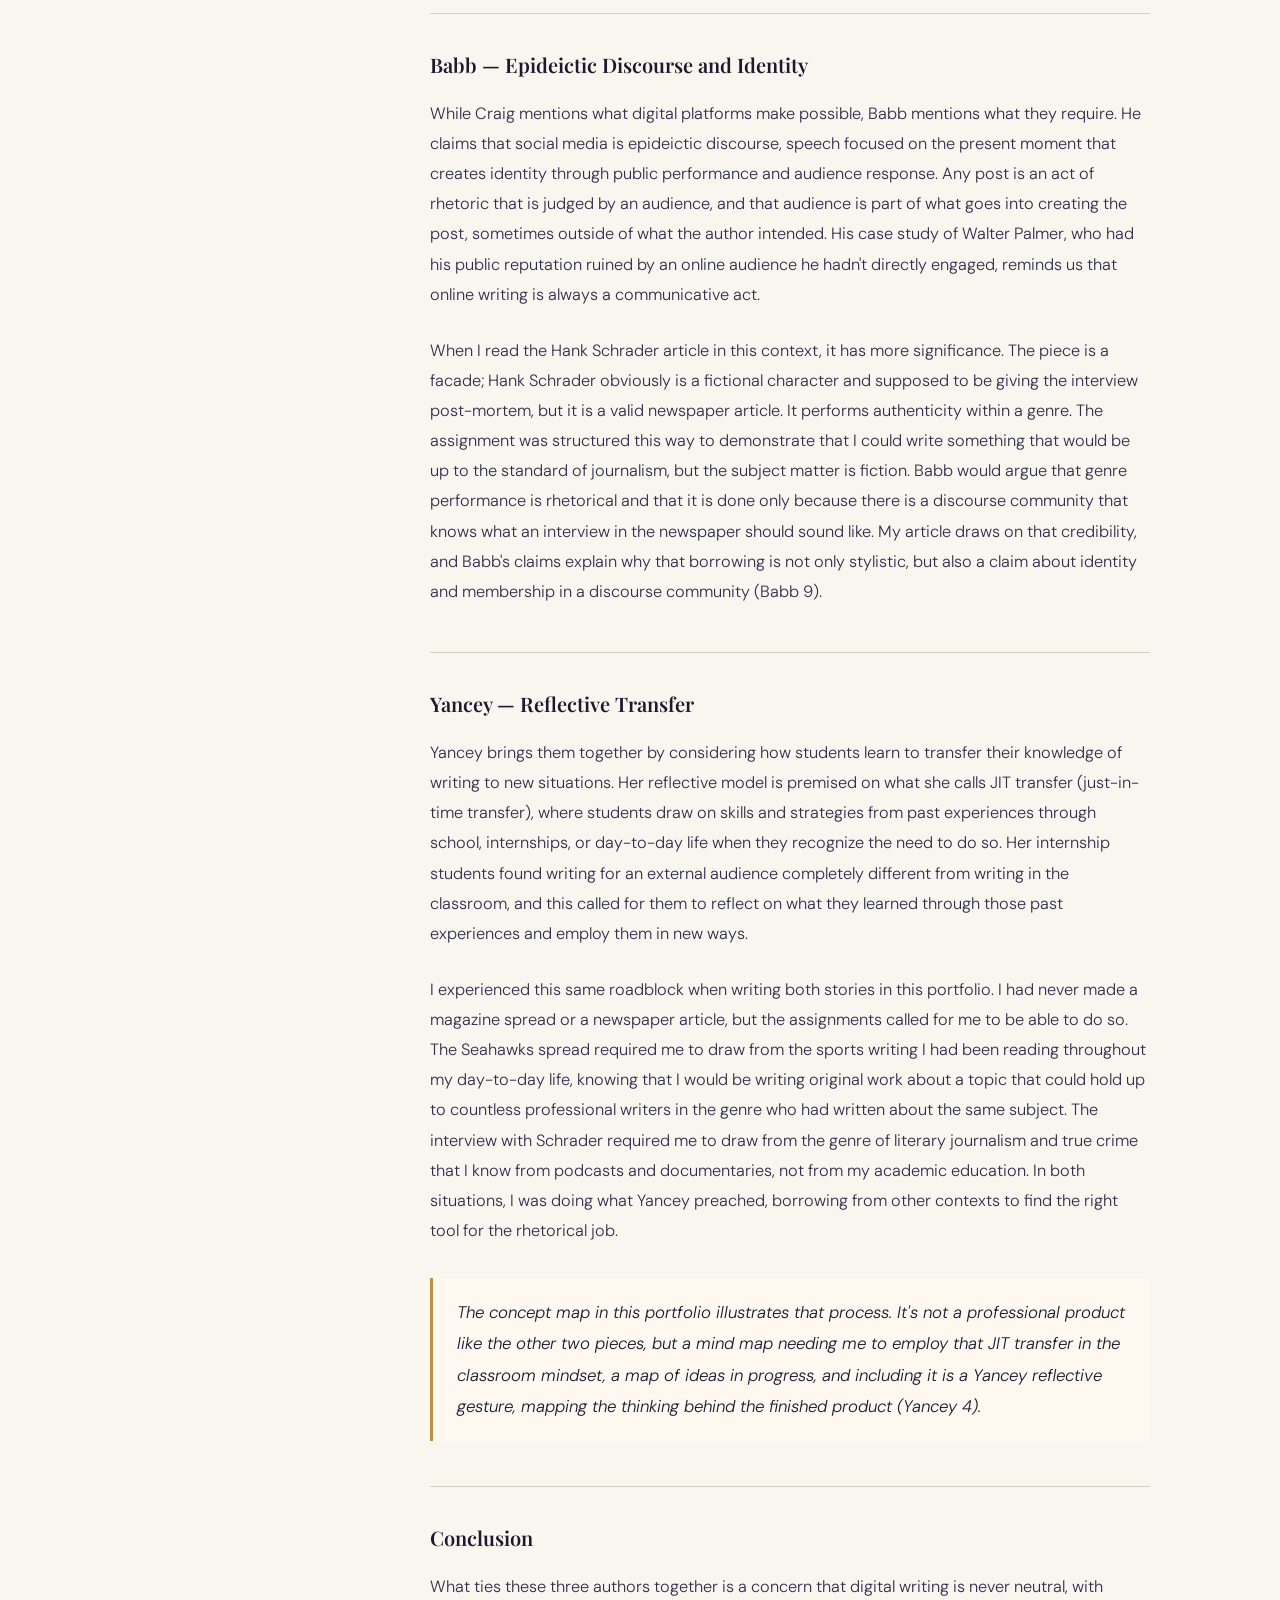
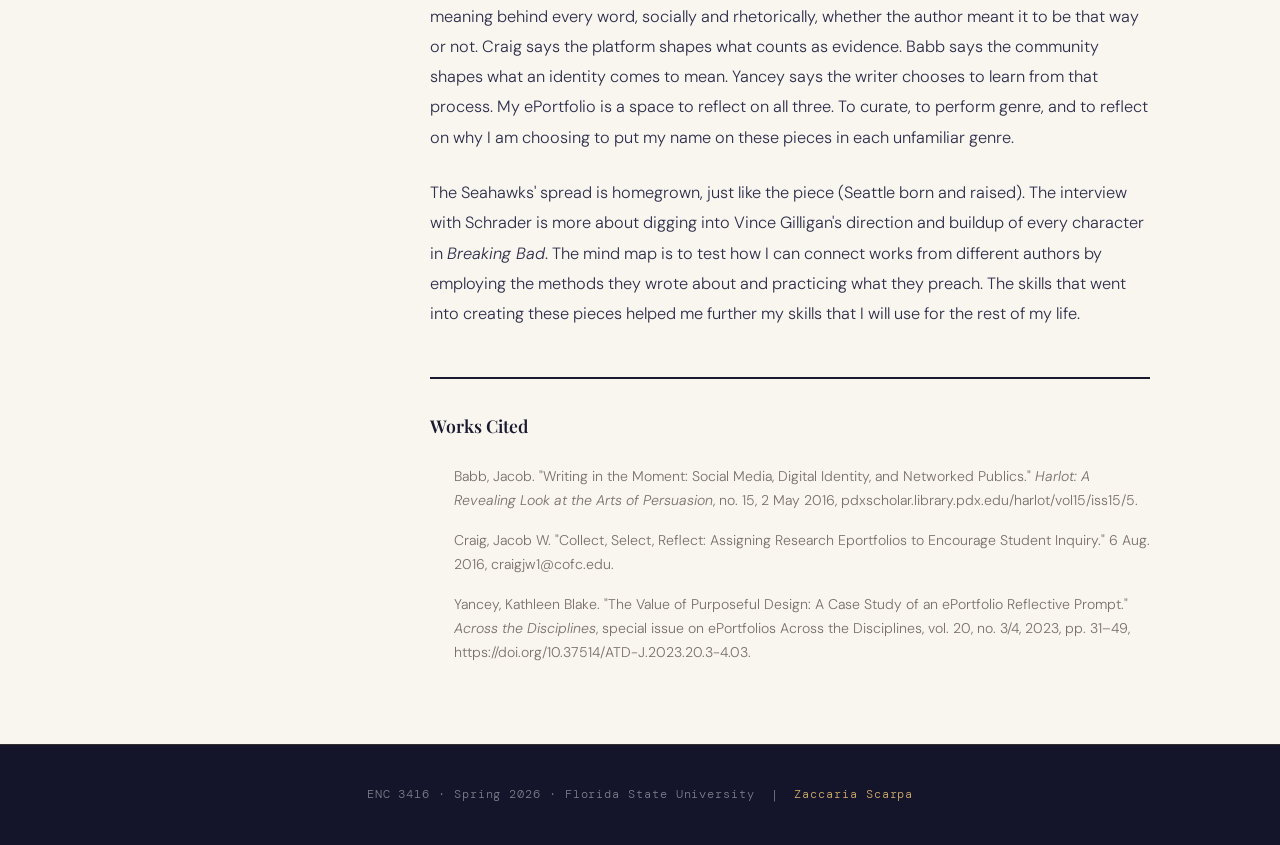
==== commit 3e9ae0d2: "Remove reflection metadata section Removed reflection metadata from the HTML file." ====
--- a/reflection.html
+++ b/reflection.html
@@ -51,15 +51,6 @@
                 <li><a href="#conclusion">Conclusion</a></li>
                 <li><a href="#works-cited">Works Cited</a></li>
               </ul>
-
-              <div class="reflection-meta" style="margin-top:2rem;">
-                <p>
-                  Zaccaria Scarpa<br>
-                  Prof Z<br>
-                  ENC 3416<br>
-                  April 27, 2026
-                </p>
-              </div>
 
             </aside>
 
